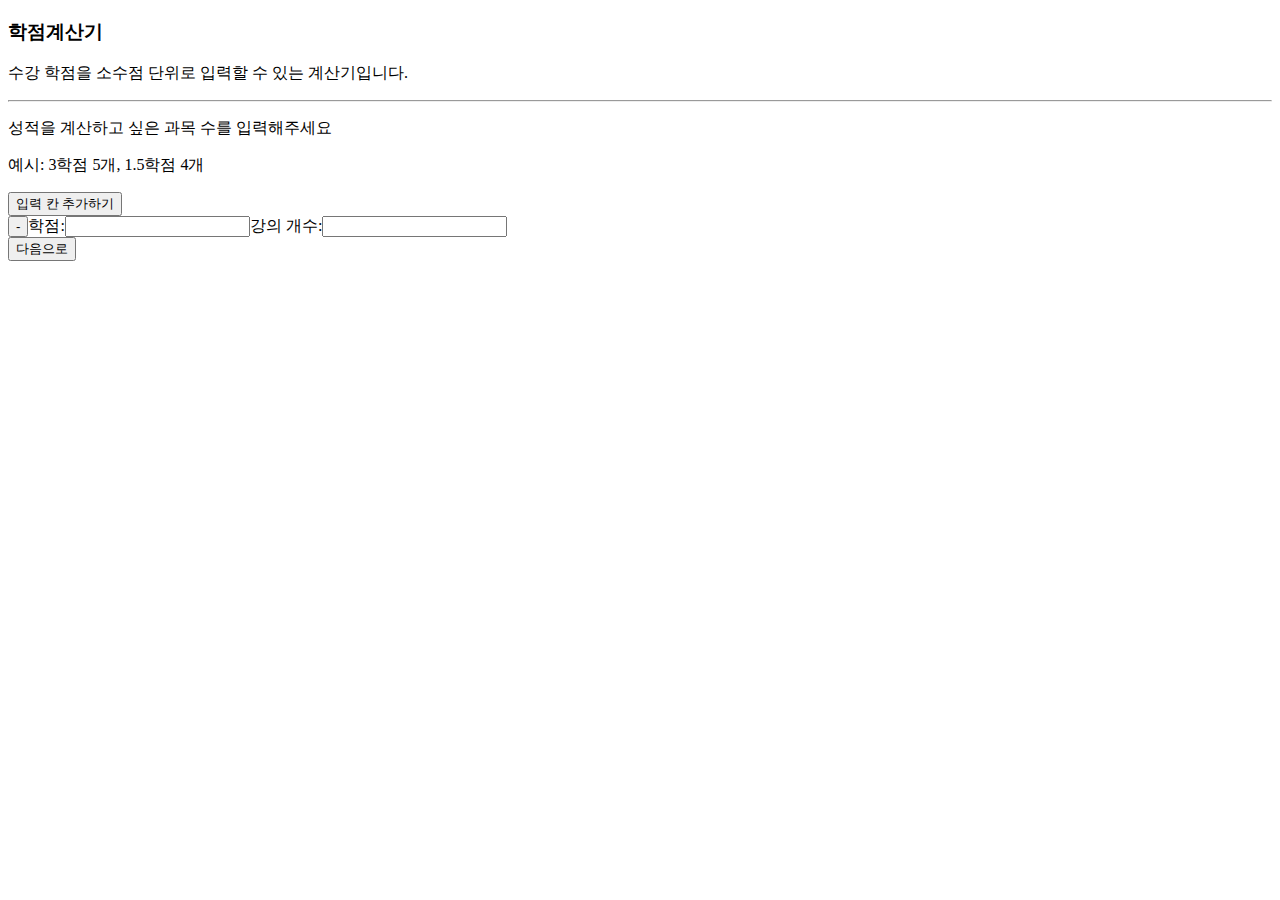
==== index.html @ 11ce39db "Add files via upload" ====
<!DOCTYPE html>
<html lang="en">
<head>
  <meta charset="utf-8">
  <link rel="stylesheet" href="style.css">
  <script src="script.js"></script>
  <title>학점계산기</title>
</head>
<body onload="init()">
  <div class="content">
    <div class="head">
      <h3>학점계산기</h3>
      <p>수강 학점을 소수점 단위로 입력할 수 있는 계산기입니다.</p>
      <hr>
    </div>
    <div class="mainInput" onload="mainpage()">
      <p>성적을 계산하고 싶은 과목 수를 입력해주세요</p>
      <p class="example">예시: 3학점 5개, 1.5학점 4개</p>
      <div id="classNumInput"></div>
      <button type="submit" class="nextBtn" onclick="saveStorage()">다음으로</button>
    </div>
  </div>
</body>
</html>
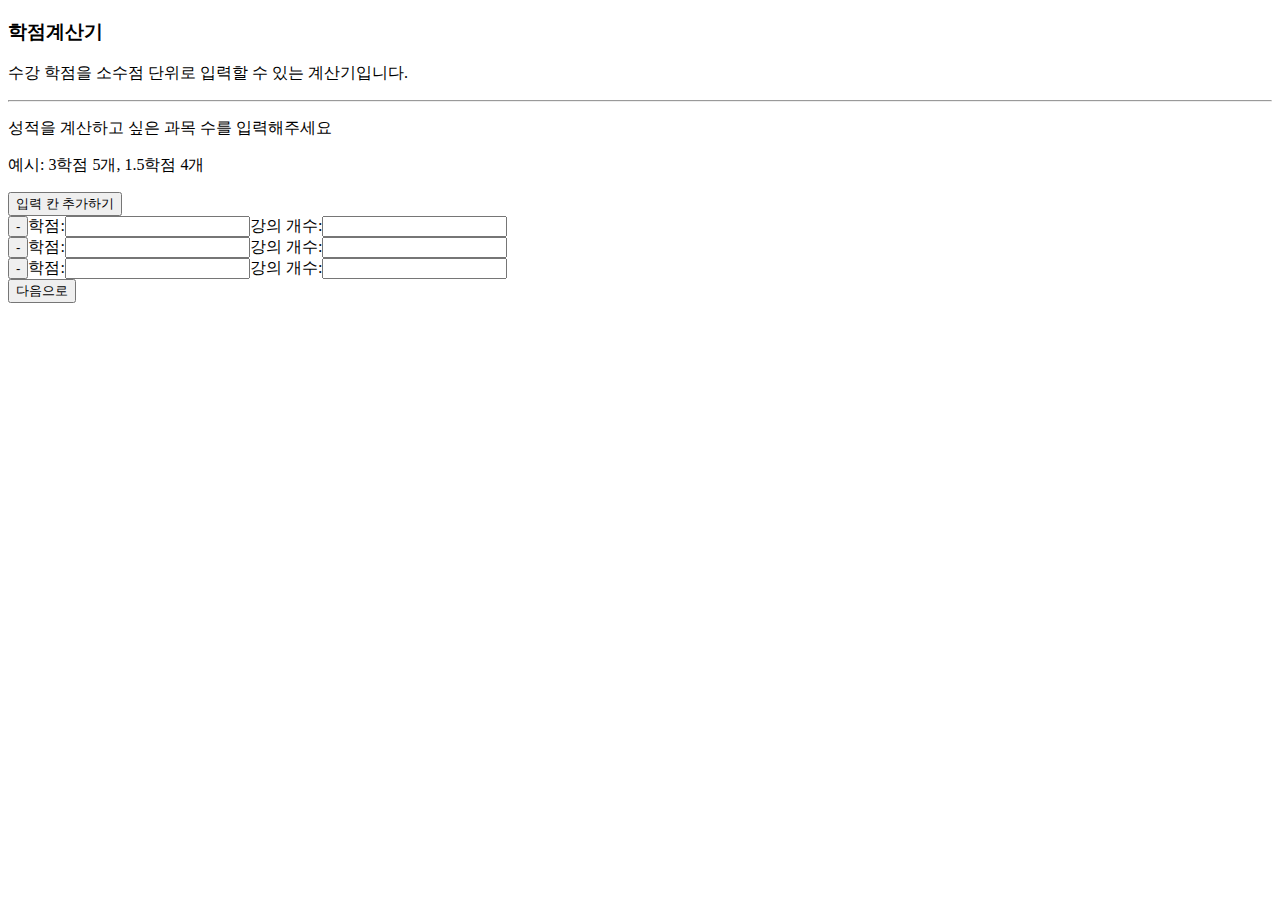
==== commit c256d80d: "Update index.html" ====
--- a/index.html
+++ b/index.html
@@ -13,7 +13,7 @@
       <p>수강 학점을 소수점 단위로 입력할 수 있는 계산기입니다.</p>
       <hr>
     </div>
-    <div class="mainInput" onload="mainpage()">
+    <div class="mainInput" onload="mainPage()">
       <p>성적을 계산하고 싶은 과목 수를 입력해주세요</p>
       <p class="example">예시: 3학점 5개, 1.5학점 4개</p>
       <div id="classNumInput"></div>
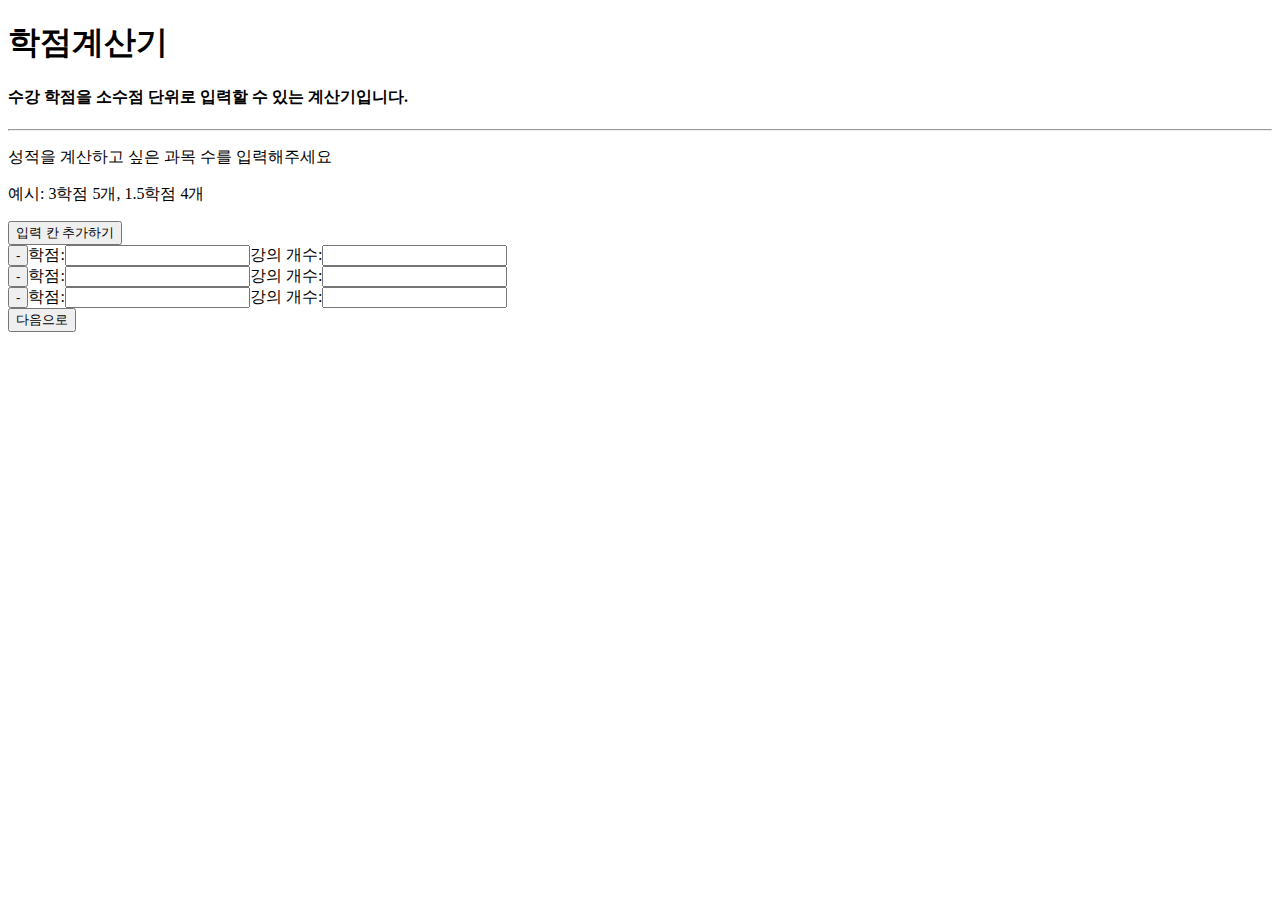
==== commit d0f37c69: "Update index.html" ====
--- a/index.html
+++ b/index.html
@@ -9,8 +9,8 @@
 <body onload="init()">
   <div class="content">
     <div class="head">
-      <h3>학점계산기</h3>
-      <p>수강 학점을 소수점 단위로 입력할 수 있는 계산기입니다.</p>
+      <h1>학점계산기</h1>
+      <h4>수강 학점을 소수점 단위로 입력할 수 있는 계산기입니다.</h4>
       <hr>
     </div>
     <div class="mainInput" onload="mainPage()">
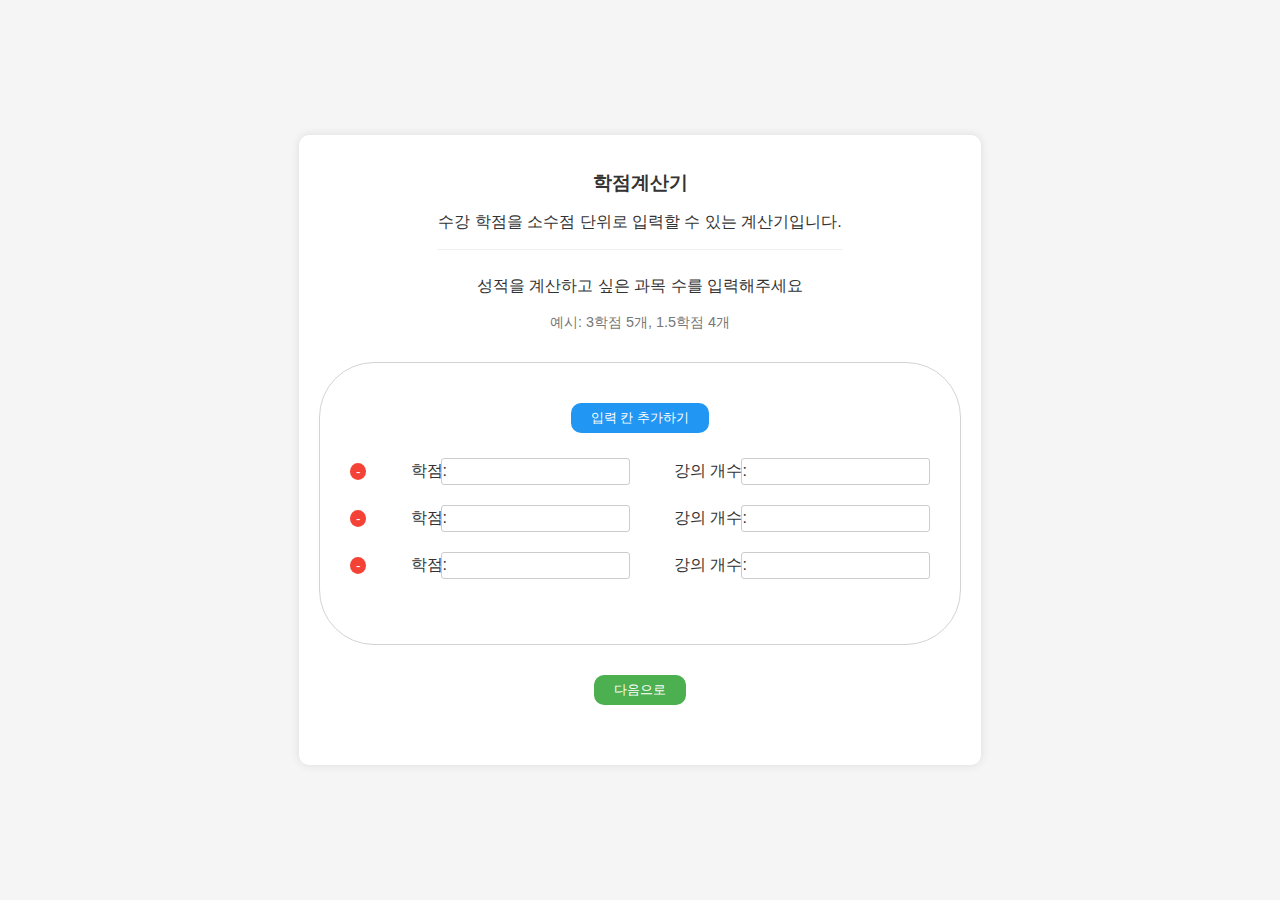
==== commit 706a43a0: "Update index.html" ====
--- a/index.html
+++ b/index.html
@@ -6,14 +6,14 @@
   <script src="script.js"></script>
   <title>학점계산기</title>
 </head>
-<body onload="init()">
+<body>
   <div class="content">
     <div class="head">
-      <h1>학점계산기</h1>
-      <h4>수강 학점을 소수점 단위로 입력할 수 있는 계산기입니다.</h4>
+      <h3>학점계산기</h3>
+      <p>수강 학점을 소수점 단위로 입력할 수 있는 계산기입니다.</p>
       <hr>
     </div>
-    <div class="mainInput" onload="mainPage()">
+    <div class="mainInput">
       <p>성적을 계산하고 싶은 과목 수를 입력해주세요</p>
       <p class="example">예시: 3학점 5개, 1.5학점 4개</p>
       <div id="classNumInput"></div>
--- a/style.css
+++ b/style.css
@@ -0,0 +1,152 @@
+
+html, body {
+    margin: 0;
+    padding: 0;
+    background: whitesmoke;
+    font-family: Arial, sans-serif;
+    color: #333;
+}
+
+
+button {
+    margin: 10px;
+    padding: 6px 20px;
+    background-color: #4CAF50;
+    color: white;
+    border: none;
+    border-radius: 10px;
+    cursor: pointer;
+}
+
+.nextBtn {
+    margin: 30px 100px;
+}
+
+button:hover {
+    background-color: #45a049;
+}
+
+
+.content {
+    display: flex;
+    flex-direction: column;
+    align-items: center;
+    position: absolute; 
+    text-align: center;
+    top: 50%;
+    left: 50%;
+    transform: translate(-50%, -50%);
+    padding: 20px;
+    background: white;
+    box-shadow: 0 0 10px rgba(0, 0, 0, 0.1);
+    border-radius: 10px;
+    padding-bottom: 30px;
+    padding-top: 30px;
+}
+
+
+input {
+    margin-right: 10px;
+    padding: 5px;
+    border: 1px solid #ccc;
+    border-radius: 3px;
+}
+
+.classNum, .classValue {
+    display: flex;
+    justify-content: space-between;
+    align-items: center;
+    width: 600px;
+    margin-bottom: 10px;
+}
+
+
+.head h1 {
+    margin: 0;
+    margin-top: 2cap;
+    font-size: x-large;
+}
+
+.head h3 {
+    margin: 5px 0;
+}
+
+.example {
+    font-size: 0.9em;
+    color: #777;
+    margin-bottom: 30px;
+}
+
+#averageScore {
+    margin-top: 20px;
+    font-size: 1.5em;
+    font-weight: bold;
+    background-color: #ebebeb;
+    width: 150px;
+    height: 1.5em;
+    display: flex;
+    align-items: center;
+    justify-content: center;
+    border-radius: 10px;
+    margin-bottom: 50px;
+}
+
+hr {
+    width: 100%;
+    border: 0;
+    border-top: 1px solid #eee;
+    margin: 10px 0;
+}
+
+
+.plus {
+    background-color: #2196F3;
+    margin-bottom: 20px;
+}
+
+.plus:hover {
+    background-color: #0b7dda;
+}
+
+
+.minus {
+    background-color: #f44336;
+    padding: 1px;
+    padding-left: 6px;
+    padding-right: 6px;
+    border-radius: 100%;
+}
+
+.minus:hover {
+    background-color: #da190b;
+}
+
+span {
+    position: relative;
+    left: 20px;
+}
+
+#classNumInput, #scoreInput {
+    border: 1px solid lightgray;
+    padding: 20px;
+    padding-top: 30px;
+    padding-bottom: 50px;
+    border-radius: 5cap;
+    width: 600px;
+}
+
+#scoreInput{
+    margin-top: 30px;
+    margin-bottom: 30px;
+}
+
+#valueBtn {
+    background-color: #333;
+    color: white;
+    font-size: 1.1em;
+    margin-top: 30px;
+}
+
+.sep{
+    width: 200px;
+}
